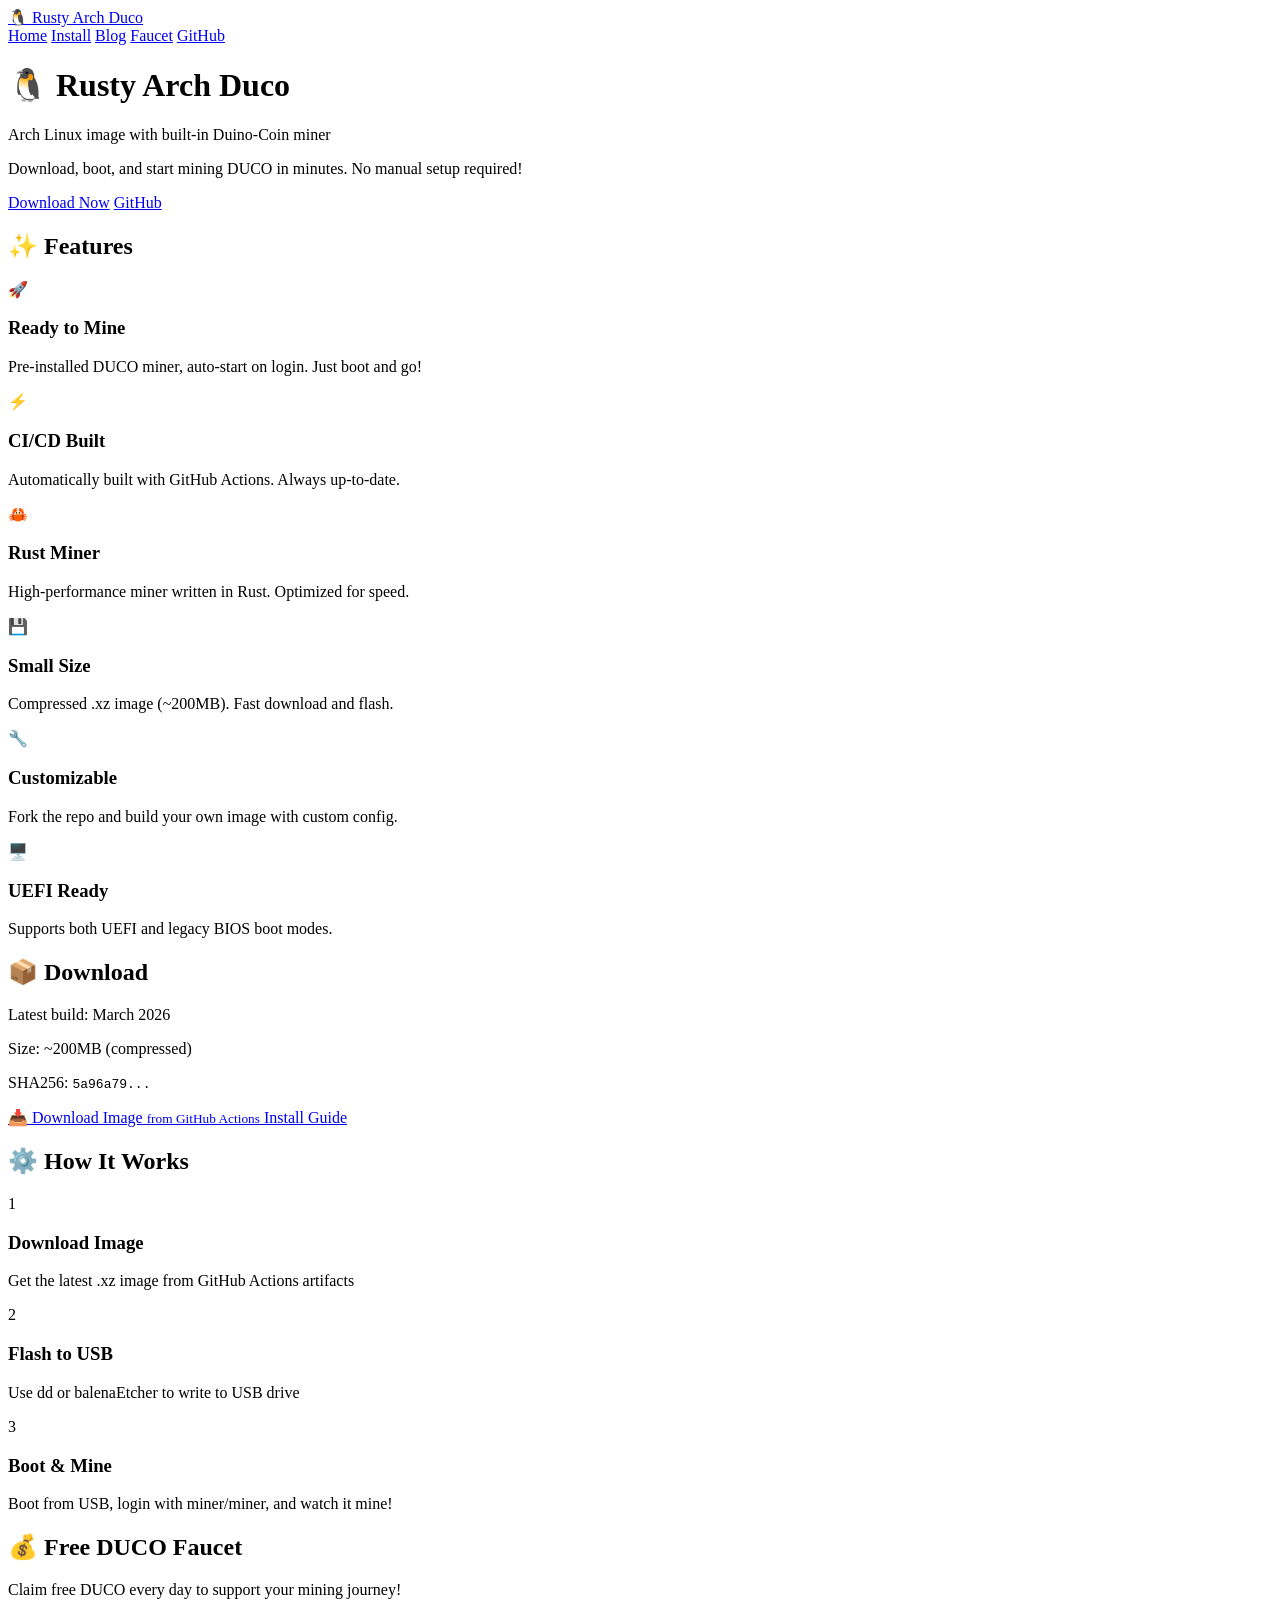
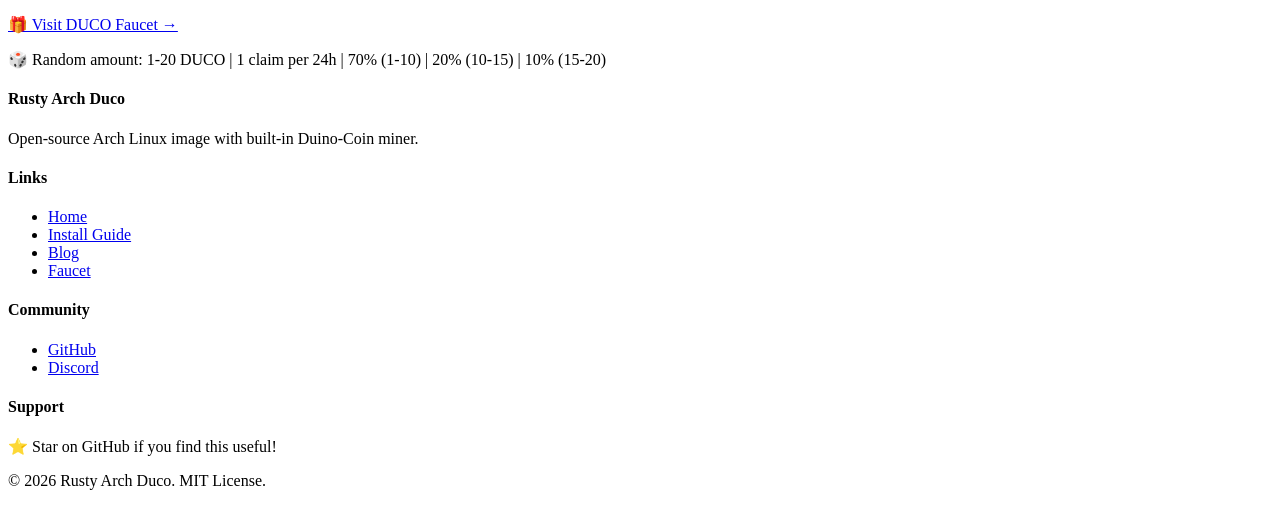
==== index.html @ 0ef067a4 "Create index.html" ====
<!DOCTYPE html>
<html lang="en">
<head>
    <meta charset="UTF-8">
    <meta name="viewport" content="width=device-width, initial-scale=1.0">
    <meta name="description" content="Rusty Arch Duco - Custom Arch Linux image with built-in Duino-Coin miner. Download and start mining DUCO in minutes!">
    <meta name="keywords" content="Arch Linux, Duino-Coin, DUCO, mining, Rust, cryptocurrency">
    <title>Rusty Arch Duco | Arch Linux + DUCO Miner</title>
    <link rel="stylesheet" href="css/style.css">
    <link rel="icon" type="image/x-icon" href="favicon.ico">
</head>
<body>
    <nav class="navbar">
        <div class="container">
            <div class="nav-brand">
                <a href="/">🐧 Rusty Arch Duco</a>
            </div>
            <div class="nav-links">
                <a href="/">Home</a>
                <a href="/docs/install.html">Install</a>
                <a href="/blog/">Blog</a>
                <a href="https://duco-faucet-wgha.onrender.com" target="_blank">Faucet</a>
                <a href="https://github.com/nam348tnh3gp/rusty-arch-duco" target="_blank">GitHub</a>
            </div>
        </div>
    </nav>

    <header class="hero">
        <div class="container">
            <h1>🐧 Rusty Arch Duco</h1>
            <p class="tagline">Arch Linux image with built-in Duino-Coin miner</p>
            <p class="description">Download, boot, and start mining DUCO in minutes. No manual setup required!</p>
            <div class="hero-buttons">
                <a href="#download" class="btn btn-primary">Download Now</a>
                <a href="https://github.com/nam348tnh3gp/rusty-arch-duco" class="btn btn-secondary">GitHub</a>
            </div>
        </div>
    </header>

    <section class="features">
        <div class="container">
            <h2>✨ Features</h2>
            <div class="feature-grid">
                <div class="feature-card">
                    <div class="feature-icon">🚀</div>
                    <h3>Ready to Mine</h3>
                    <p>Pre-installed DUCO miner, auto-start on login. Just boot and go!</p>
                </div>
                <div class="feature-card">
                    <div class="feature-icon">⚡</div>
                    <h3>CI/CD Built</h3>
                    <p>Automatically built with GitHub Actions. Always up-to-date.</p>
                </div>
                <div class="feature-card">
                    <div class="feature-icon">🦀</div>
                    <h3>Rust Miner</h3>
                    <p>High-performance miner written in Rust. Optimized for speed.</p>
                </div>
                <div class="feature-card">
                    <div class="feature-icon">💾</div>
                    <h3>Small Size</h3>
                    <p>Compressed .xz image (~200MB). Fast download and flash.</p>
                </div>
                <div class="feature-card">
                    <div class="feature-icon">🔧</div>
                    <h3>Customizable</h3>
                    <p>Fork the repo and build your own image with custom config.</p>
                </div>
                <div class="feature-card">
                    <div class="feature-icon">🖥️</div>
                    <h3>UEFI Ready</h3>
                    <p>Supports both UEFI and legacy BIOS boot modes.</p>
                </div>
            </div>
        </div>
    </section>

    <section id="download" class="download">
        <div class="container">
            <h2>📦 Download</h2>
            <div class="download-card">
                <div class="download-info">
                    <p class="version">Latest build: <span id="build-date">March 2026</span></p>
                    <p class="size">Size: ~200MB (compressed)</p>
                    <p class="checksum">SHA256: <code id="checksum">5a96a79...</code></p>
                </div>
                <div class="download-buttons">
                    <a href="https://github.com/nam348tnh3gp/rusty-arch-duco/actions" class="btn btn-download">
                        <span>📥 Download Image</span>
                        <small>from GitHub Actions</small>
                    </a>
                    <a href="/docs/install.html" class="btn btn-outline">Install Guide</a>
                </div>
            </div>
        </div>
    </section>

    <section class="how-it-works">
        <div class="container">
            <h2>⚙️ How It Works</h2>
            <div class="steps">
                <div class="step">
                    <div class="step-number">1</div>
                    <h3>Download Image</h3>
                    <p>Get the latest .xz image from GitHub Actions artifacts</p>
                </div>
                <div class="step">
                    <div class="step-number">2</div>
                    <h3>Flash to USB</h3>
                    <p>Use dd or balenaEtcher to write to USB drive</p>
                </div>
                <div class="step">
                    <div class="step-number">3</div>
                    <h3>Boot & Mine</h3>
                    <p>Boot from USB, login with miner/miner, and watch it mine!</p>
                </div>
            </div>
        </div>
    </section>

    <section class="faucet-redirect">
        <div class="container">
            <h2>💰 Free DUCO Faucet</h2>
            <p class="section-desc">Claim free DUCO every day to support your mining journey!</p>
            <div class="faucet-card">
                <a href="https://duco-faucet-wgha.onrender.com" class="btn btn-primary" target="_blank">
                    🎁 Visit DUCO Faucet →
                </a>
                <p class="faucet-info">🎲 Random amount: 1-20 DUCO | 1 claim per 24h | 70% (1-10) | 20% (10-15) | 10% (15-20)</p>
            </div>
        </div>
    </section>

    <footer class="footer">
        <div class="container">
            <div class="footer-grid">
                <div class="footer-section">
                    <h4>Rusty Arch Duco</h4>
                    <p>Open-source Arch Linux image with built-in Duino-Coin miner.</p>
                </div>
                <div class="footer-section">
                    <h4>Links</h4>
                    <ul>
                        <li><a href="/">Home</a></li>
                        <li><a href="/docs/install.html">Install Guide</a></li>
                        <li><a href="/blog/">Blog</a></li>
                        <li><a href="https://duco-faucet-wgha.onrender.com" target="_blank">Faucet</a></li>
                    </ul>
                </div>
                <div class="footer-section">
                    <h4>Community</h4>
                    <ul>
                        <li><a href="https://github.com/nam348tnh3gp/rusty-arch-duco" target="_blank">GitHub</a></li>
                        <li><a href="https://discord.gg/duinocoin" target="_blank">Discord</a></li>
                    </ul>
                </div>
                <div class="footer-section">
                    <h4>Support</h4>
                    <p>⭐ Star on GitHub if you find this useful!</p>
                </div>
            </div>
            <div class="footer-bottom">
                <p>© 2026 Rusty Arch Duco. MIT License.</p>
            </div>
        </div>
    </footer>

    <script src="js/main.js"></script>
</body>
</html>
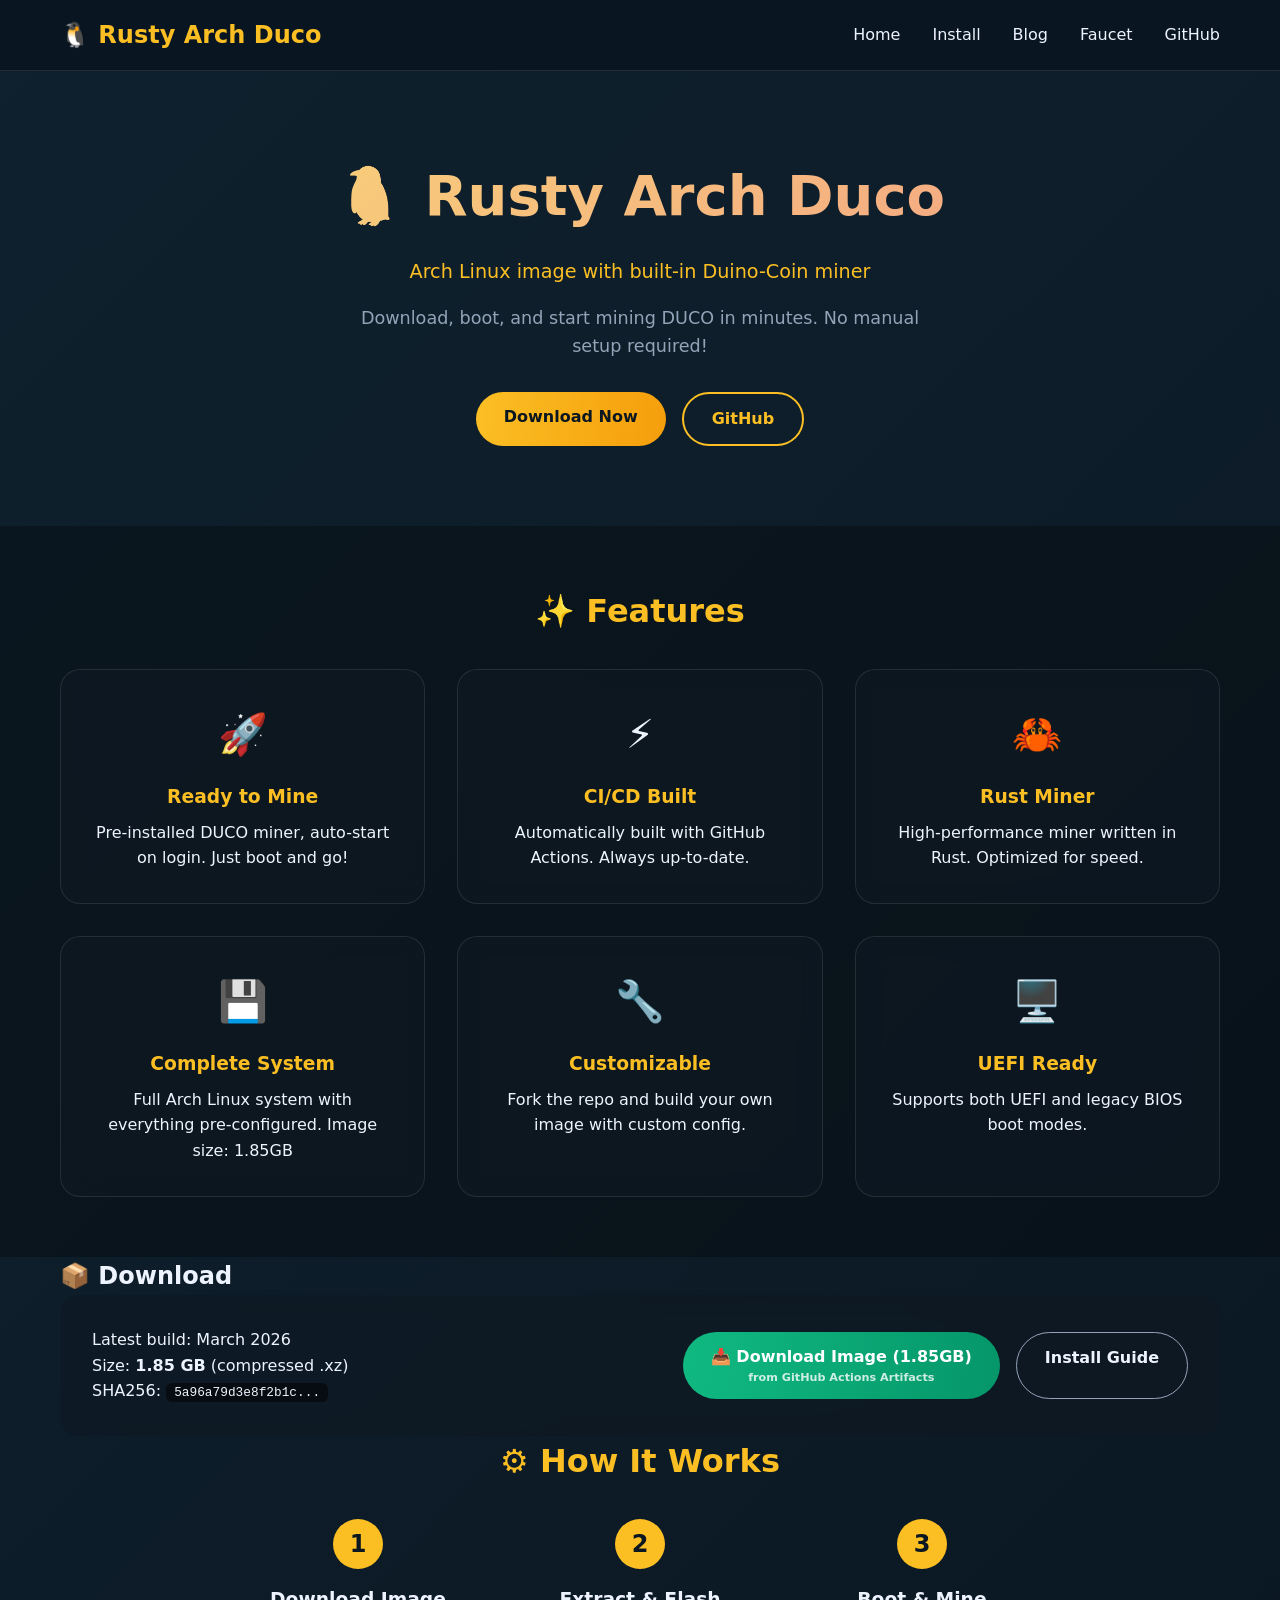
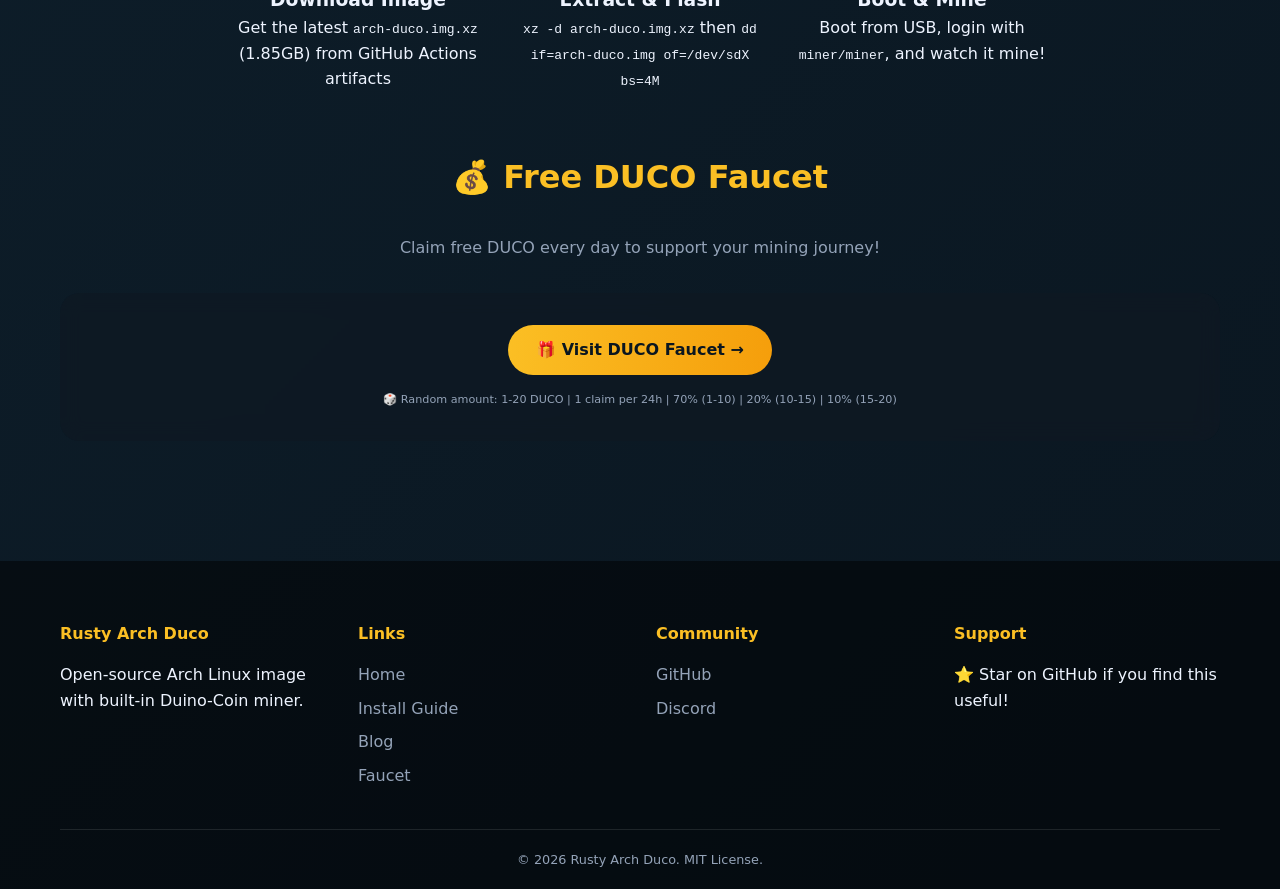
==== commit 5d8ea720: "Update index.html" ====
--- a/index.html
+++ b/index.html
@@ -58,8 +58,8 @@
                 </div>
                 <div class="feature-card">
                     <div class="feature-icon">💾</div>
-                    <h3>Small Size</h3>
-                    <p>Compressed .xz image (~200MB). Fast download and flash.</p>
+                    <h3>Complete System</h3>
+                    <p>Full Arch Linux system with everything pre-configured. Image size: 1.85GB</p>
                 </div>
                 <div class="feature-card">
                     <div class="feature-icon">🔧</div>
@@ -81,13 +81,13 @@
             <div class="download-card">
                 <div class="download-info">
                     <p class="version">Latest build: <span id="build-date">March 2026</span></p>
-                    <p class="size">Size: ~200MB (compressed)</p>
-                    <p class="checksum">SHA256: <code id="checksum">5a96a79...</code></p>
+                    <p class="size">Size: <strong>1.85 GB</strong> (compressed .xz)</p>
+                    <p class="checksum">SHA256: <code id="checksum">5a96a79d3e8f2b1c...</code></p>
                 </div>
                 <div class="download-buttons">
-                    <a href="https://github.com/nam348tnh3gp/rusty-arch-duco/actions" class="btn btn-download">
-                        <span>📥 Download Image</span>
-                        <small>from GitHub Actions</small>
+                    <a href="https://github.com/nam348tnh3gp/rusty-arch-duco/actions/workflows/build.yml" class="btn btn-download">
+                        <span>📥 Download Image (1.85GB)</span>
+                        <small>from GitHub Actions Artifacts</small>
                     </a>
                     <a href="/docs/install.html" class="btn btn-outline">Install Guide</a>
                 </div>
@@ -102,17 +102,17 @@
                 <div class="step">
                     <div class="step-number">1</div>
                     <h3>Download Image</h3>
-                    <p>Get the latest .xz image from GitHub Actions artifacts</p>
+                    <p>Get the latest <code>arch-duco.img.xz</code> (1.85GB) from GitHub Actions artifacts</p>
                 </div>
                 <div class="step">
                     <div class="step-number">2</div>
-                    <h3>Flash to USB</h3>
-                    <p>Use dd or balenaEtcher to write to USB drive</p>
+                    <h3>Extract & Flash</h3>
+                    <p><code>xz -d arch-duco.img.xz</code> then <code>dd if=arch-duco.img of=/dev/sdX bs=4M</code></p>
                 </div>
                 <div class="step">
                     <div class="step-number">3</div>
                     <h3>Boot & Mine</h3>
-                    <p>Boot from USB, login with miner/miner, and watch it mine!</p>
+                    <p>Boot from USB, login with <code>miner/miner</code>, and watch it mine!</p>
                 </div>
             </div>
         </div>
--- a/css/style.css
+++ b/css/style.css
@@ -0,0 +1,351 @@
+* {
+    margin: 0;
+    padding: 0;
+    box-sizing: border-box;
+}
+
+:root {
+    --primary: #0f212e;
+    --primary-dark: #0a1620;
+    --accent: #fbbf24;
+    --accent-dark: #f59e0b;
+    --success: #10b981;
+    --text-light: #eef4ff;
+    --text-gray: #94a3b8;
+    --bg-card: rgba(15, 25, 35, 0.7);
+}
+
+body {
+    font-family: -apple-system, 'Segoe UI', system-ui, sans-serif;
+    background: linear-gradient(135deg, var(--primary) 0%, var(--primary-dark) 100%);
+    color: var(--text-light);
+    line-height: 1.6;
+}
+
+.container {
+    max-width: 1200px;
+    margin: 0 auto;
+    padding: 0 20px;
+}
+
+/* Navbar */
+.navbar {
+    background: rgba(10, 22, 32, 0.95);
+    backdrop-filter: blur(10px);
+    position: sticky;
+    top: 0;
+    z-index: 100;
+    border-bottom: 1px solid rgba(255, 255, 255, 0.1);
+    padding: 1rem 0;
+}
+
+.navbar .container {
+    display: flex;
+    justify-content: space-between;
+    align-items: center;
+    flex-wrap: wrap;
+    gap: 1rem;
+}
+
+.nav-brand a {
+    font-size: 1.5rem;
+    font-weight: bold;
+    color: var(--accent);
+    text-decoration: none;
+}
+
+.nav-links {
+    display: flex;
+    gap: 2rem;
+    flex-wrap: wrap;
+}
+
+.nav-links a {
+    color: var(--text-light);
+    text-decoration: none;
+    transition: color 0.3s;
+}
+
+.nav-links a:hover {
+    color: var(--accent);
+}
+
+/* Hero */
+.hero {
+    text-align: center;
+    padding: 80px 0;
+}
+
+.hero h1 {
+    font-size: 3.5rem;
+    margin-bottom: 1rem;
+    background: linear-gradient(135deg, #f9d976, #f39f86);
+    -webkit-background-clip: text;
+    background-clip: text;
+    color: transparent;
+}
+
+.tagline {
+    font-size: 1.2rem;
+    color: var(--accent);
+    margin-bottom: 1rem;
+}
+
+.description {
+    font-size: 1.1rem;
+    color: var(--text-gray);
+    max-width: 600px;
+    margin: 0 auto 2rem;
+}
+
+/* Buttons */
+.btn {
+    display: inline-block;
+    padding: 12px 28px;
+    border-radius: 40px;
+    text-decoration: none;
+    font-weight: 600;
+    transition: all 0.3s;
+    cursor: pointer;
+    border: none;
+    font-size: 1rem;
+}
+
+.btn-primary {
+    background: linear-gradient(95deg, var(--accent), var(--accent-dark));
+    color: var(--primary-dark);
+}
+
+.btn-primary:hover {
+    transform: scale(1.02);
+}
+
+.btn-secondary {
+    background: transparent;
+    border: 2px solid var(--accent);
+    color: var(--accent);
+}
+
+.btn-secondary:hover {
+    background: var(--accent);
+    color: var(--primary-dark);
+}
+
+.btn-outline {
+    background: transparent;
+    border: 1px solid var(--text-gray);
+    color: var(--text-light);
+}
+
+.btn-outline:hover {
+    border-color: var(--accent);
+    color: var(--accent);
+}
+
+.btn-download {
+    background: linear-gradient(95deg, var(--success), #059669);
+    color: white;
+    text-align: center;
+}
+
+.btn-download small {
+    display: block;
+    font-size: 0.7rem;
+    opacity: 0.8;
+}
+
+.hero-buttons {
+    display: flex;
+    gap: 1rem;
+    justify-content: center;
+    flex-wrap: wrap;
+}
+
+/* AdSense Banner */
+.adsense-banner {
+    background: rgba(0, 0, 0, 0.3);
+    padding: 20px 0;
+    text-align: center;
+    margin-bottom: 20px;
+}
+
+/* Features */
+.features {
+    padding: 60px 0;
+    background: rgba(0, 0, 0, 0.3);
+}
+
+.features h2, .how-it-works h2, .faucet-redirect h2 {
+    text-align: center;
+    margin-bottom: 2rem;
+    font-size: 2rem;
+    color: var(--accent);
+}
+
+.feature-grid {
+    display: grid;
+    grid-template-columns: repeat(auto-fit, minmax(280px, 1fr));
+    gap: 2rem;
+}
+
+.feature-card {
+    background: var(--bg-card);
+    backdrop-filter: blur(10px);
+    padding: 2rem;
+    border-radius: 20px;
+    text-align: center;
+    border: 1px solid rgba(255, 255, 255, 0.1);
+    transition: transform 0.3s;
+}
+
+.feature-card:hover {
+    transform: translateY(-5px);
+}
+
+.feature-icon {
+    font-size: 2.5rem;
+    margin-bottom: 1rem;
+}
+
+.feature-card h3 {
+    margin-bottom: 0.5rem;
+    color: var(--accent);
+}
+
+/* Steps */
+.steps {
+    display: flex;
+    justify-content: center;
+    gap: 2rem;
+    flex-wrap: wrap;
+}
+
+.step {
+    text-align: center;
+    max-width: 250px;
+}
+
+.step-number {
+    width: 50px;
+    height: 50px;
+    background: var(--accent);
+    color: var(--primary-dark);
+    border-radius: 50%;
+    display: flex;
+    align-items: center;
+    justify-content: center;
+    font-size: 1.5rem;
+    font-weight: bold;
+    margin: 0 auto 1rem;
+}
+
+/* Download Card */
+.download-card {
+    background: var(--bg-card);
+    backdrop-filter: blur(10px);
+    border-radius: 20px;
+    padding: 2rem;
+    display: flex;
+    justify-content: space-between;
+    align-items: center;
+    flex-wrap: wrap;
+    gap: 2rem;
+}
+
+.download-info code {
+    background: rgba(0, 0, 0, 0.5);
+    padding: 2px 8px;
+    border-radius: 6px;
+    font-size: 0.8rem;
+}
+
+.download-buttons {
+    display: flex;
+    gap: 1rem;
+    flex-wrap: wrap;
+}
+
+/* Faucet Redirect */
+.faucet-redirect {
+    padding: 60px 0;
+}
+
+.faucet-card {
+    background: var(--bg-card);
+    backdrop-filter: blur(10px);
+    border-radius: 20px;
+    padding: 2rem;
+    text-align: center;
+}
+
+.section-desc {
+    text-align: center;
+    margin-bottom: 2rem;
+    color: var(--text-gray);
+}
+
+.faucet-info {
+    font-size: 0.7rem;
+    color: var(--text-gray);
+    margin-top: 1rem;
+}
+
+/* Footer */
+.footer {
+    background: rgba(0, 0, 0, 0.5);
+    padding: 60px 0 20px;
+    margin-top: 60px;
+}
+
+.footer-grid {
+    display: grid;
+    grid-template-columns: repeat(auto-fit, minmax(200px, 1fr));
+    gap: 2rem;
+    margin-bottom: 2rem;
+}
+
+.footer-section h4 {
+    margin-bottom: 1rem;
+    color: var(--accent);
+}
+
+.footer-section ul {
+    list-style: none;
+}
+
+.footer-section ul li {
+    margin-bottom: 0.5rem;
+}
+
+.footer-section a {
+    color: var(--text-gray);
+    text-decoration: none;
+}
+
+.footer-section a:hover {
+    color: var(--accent);
+}
+
+.footer-bottom {
+    text-align: center;
+    padding-top: 20px;
+    border-top: 1px solid rgba(255, 255, 255, 0.1);
+    font-size: 0.8rem;
+    color: var(--text-gray);
+}
+
+/* Responsive */
+@media (max-width: 768px) {
+    .hero h1 {
+        font-size: 2rem;
+    }
+    
+    .download-card {
+        flex-direction: column;
+        text-align: center;
+    }
+    
+    .nav-links {
+        justify-content: center;
+    }
+}
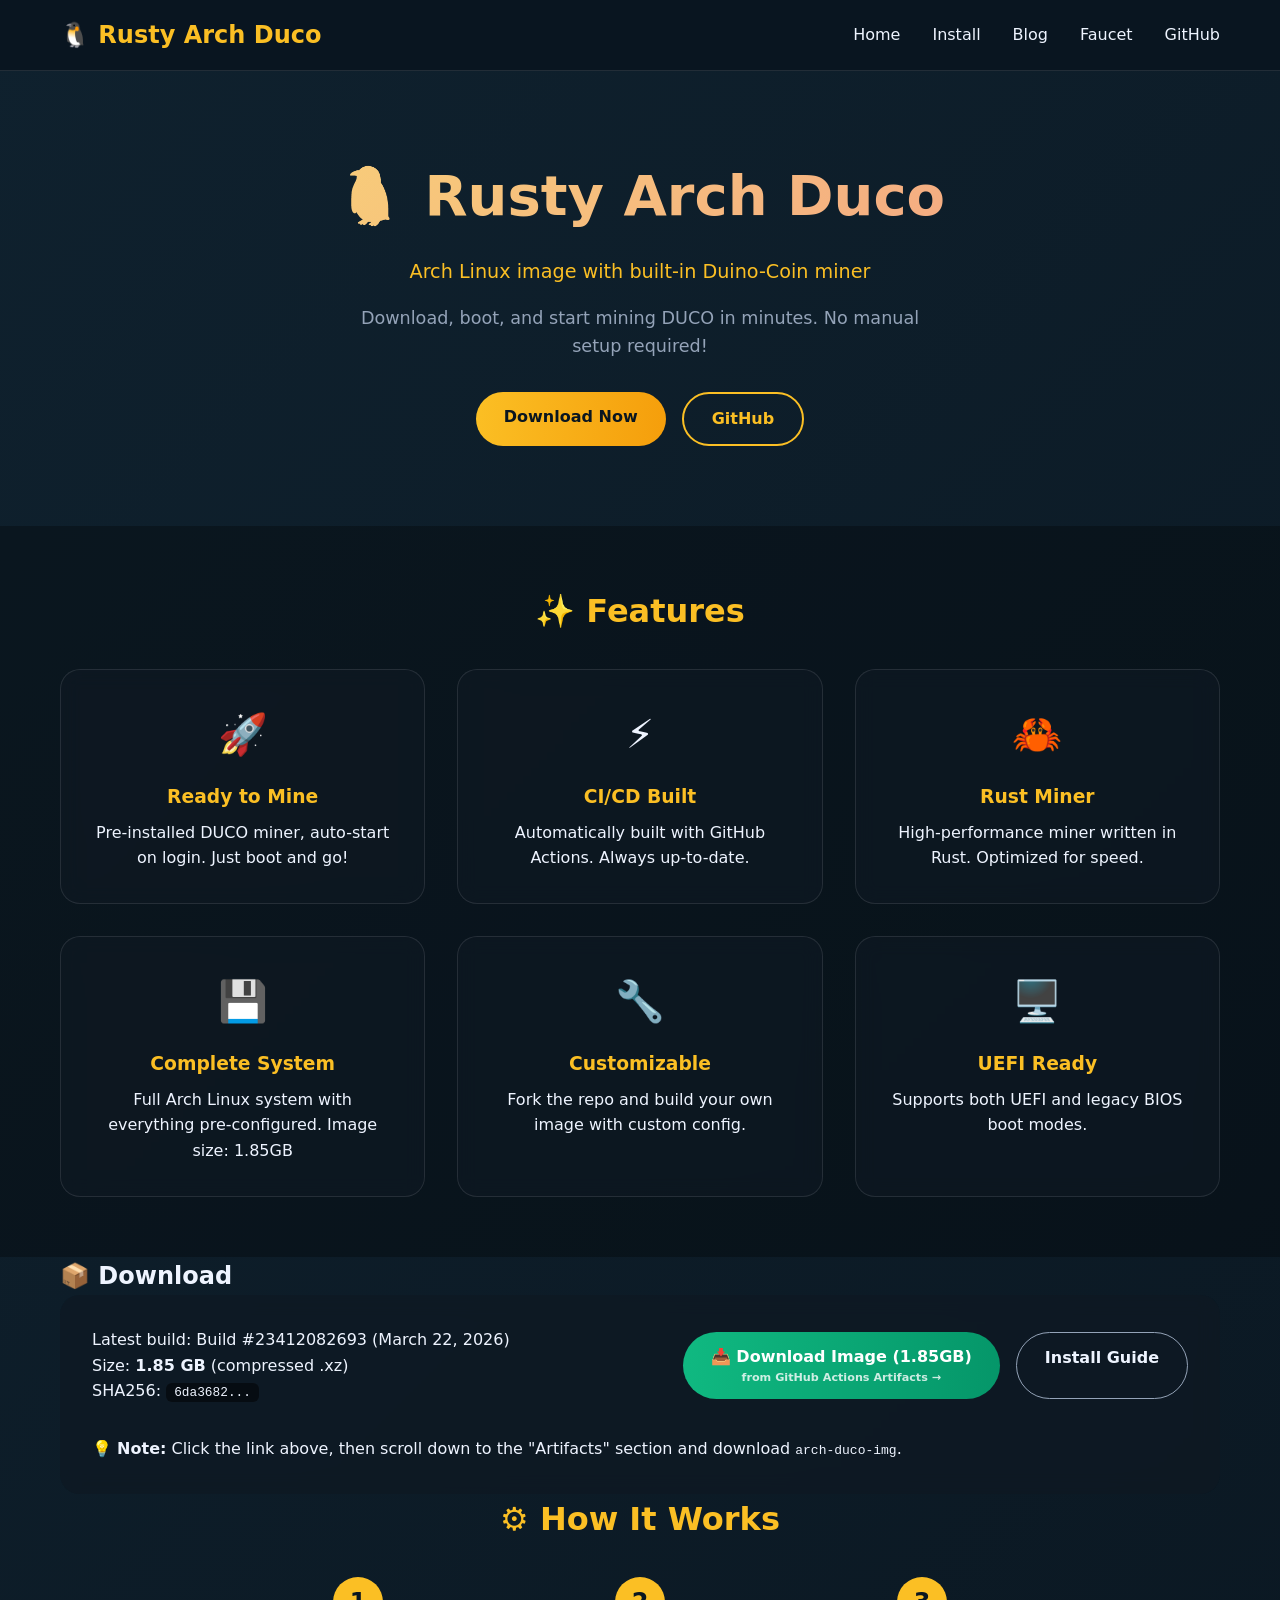
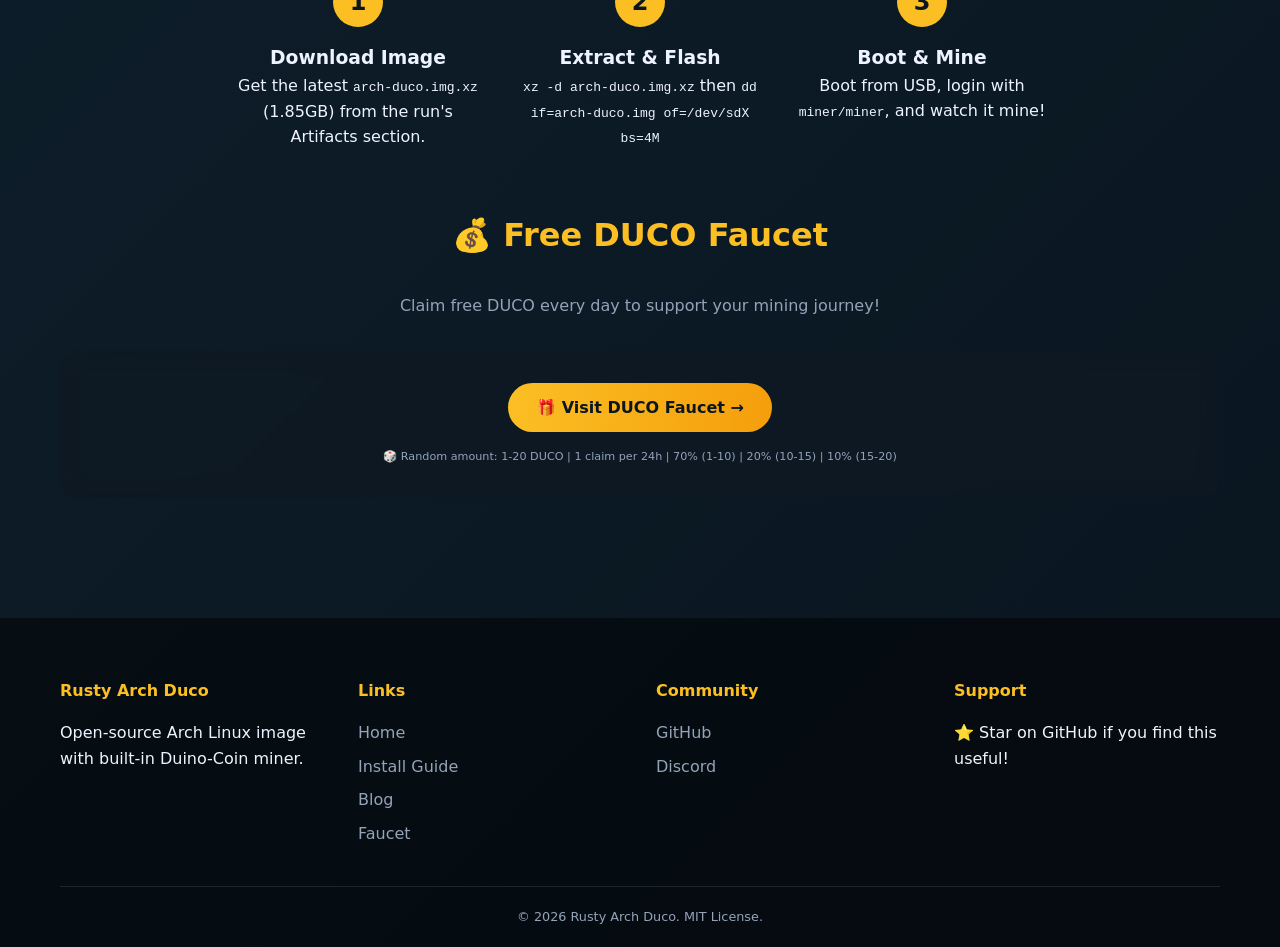
==== commit c2b68c39: "Update index.html" ====
--- a/index.html
+++ b/index.html
@@ -13,12 +13,12 @@
     <nav class="navbar">
         <div class="container">
             <div class="nav-brand">
-                <a href="/">🐧 Rusty Arch Duco</a>
+                <a href="/rusty-arch-duco/">🐧 Rusty Arch Duco</a>
             </div>
             <div class="nav-links">
-                <a href="/">Home</a>
-                <a href="/docs/install.html">Install</a>
-                <a href="/blog/">Blog</a>
+                <a href="/rusty-arch-duco/">Home</a>
+                <a href="/rusty-arch-duco/docs/install.html">Install</a>
+                <a href="/rusty-arch-duco/blog/">Blog</a>
                 <a href="https://duco-faucet-wgha.onrender.com" target="_blank">Faucet</a>
                 <a href="https://github.com/nam348tnh3gp/rusty-arch-duco" target="_blank">GitHub</a>
             </div>
@@ -80,17 +80,18 @@
             <h2>📦 Download</h2>
             <div class="download-card">
                 <div class="download-info">
-                    <p class="version">Latest build: <span id="build-date">March 2026</span></p>
+                    <p class="version">Latest build: <span id="build-date">Build #23412082693 (March 22, 2026)</span></p>
                     <p class="size">Size: <strong>1.85 GB</strong> (compressed .xz)</p>
-                    <p class="checksum">SHA256: <code id="checksum">5a96a79d3e8f2b1c...</code></p>
+                    <p class="checksum">SHA256: <code id="checksum">6da3682...</code></p>
                 </div>
                 <div class="download-buttons">
-                    <a href="https://github.com/nam348tnh3gp/rusty-arch-duco/actions/workflows/build.yml" class="btn btn-download">
+                    <a href="https://github.com/nam348tnh3gp/rusty-arch-duco/actions/runs/23412082693" class="btn btn-download" target="_blank">
                         <span>📥 Download Image (1.85GB)</span>
-                        <small>from GitHub Actions Artifacts</small>
+                        <small>from GitHub Actions Artifacts →</small>
                     </a>
-                    <a href="/docs/install.html" class="btn btn-outline">Install Guide</a>
+                    <a href="/rusty-arch-duco/docs/install.html" class="btn btn-outline">Install Guide</a>
                 </div>
+                <p class="download-note">💡 <strong>Note:</strong> Click the link above, then scroll down to the "Artifacts" section and download <code>arch-duco-img</code>.</p>
             </div>
         </div>
     </section>
@@ -102,7 +103,7 @@
                 <div class="step">
                     <div class="step-number">1</div>
                     <h3>Download Image</h3>
-                    <p>Get the latest <code>arch-duco.img.xz</code> (1.85GB) from GitHub Actions artifacts</p>
+                    <p>Get the latest <code>arch-duco.img.xz</code> (1.85GB) from the run's Artifacts section.</p>
                 </div>
                 <div class="step">
                     <div class="step-number">2</div>
@@ -141,9 +142,9 @@
                 <div class="footer-section">
                     <h4>Links</h4>
                     <ul>
-                        <li><a href="/">Home</a></li>
-                        <li><a href="/docs/install.html">Install Guide</a></li>
-                        <li><a href="/blog/">Blog</a></li>
+                        <li><a href="/rusty-arch-duco/">Home</a></li>
+                        <li><a href="/rusty-arch-duco/docs/install.html">Install Guide</a></li>
+                        <li><a href="/rusty-arch-duco/blog/">Blog</a></li>
                         <li><a href="https://duco-faucet-wgha.onrender.com" target="_blank">Faucet</a></li>
                     </ul>
                 </div>
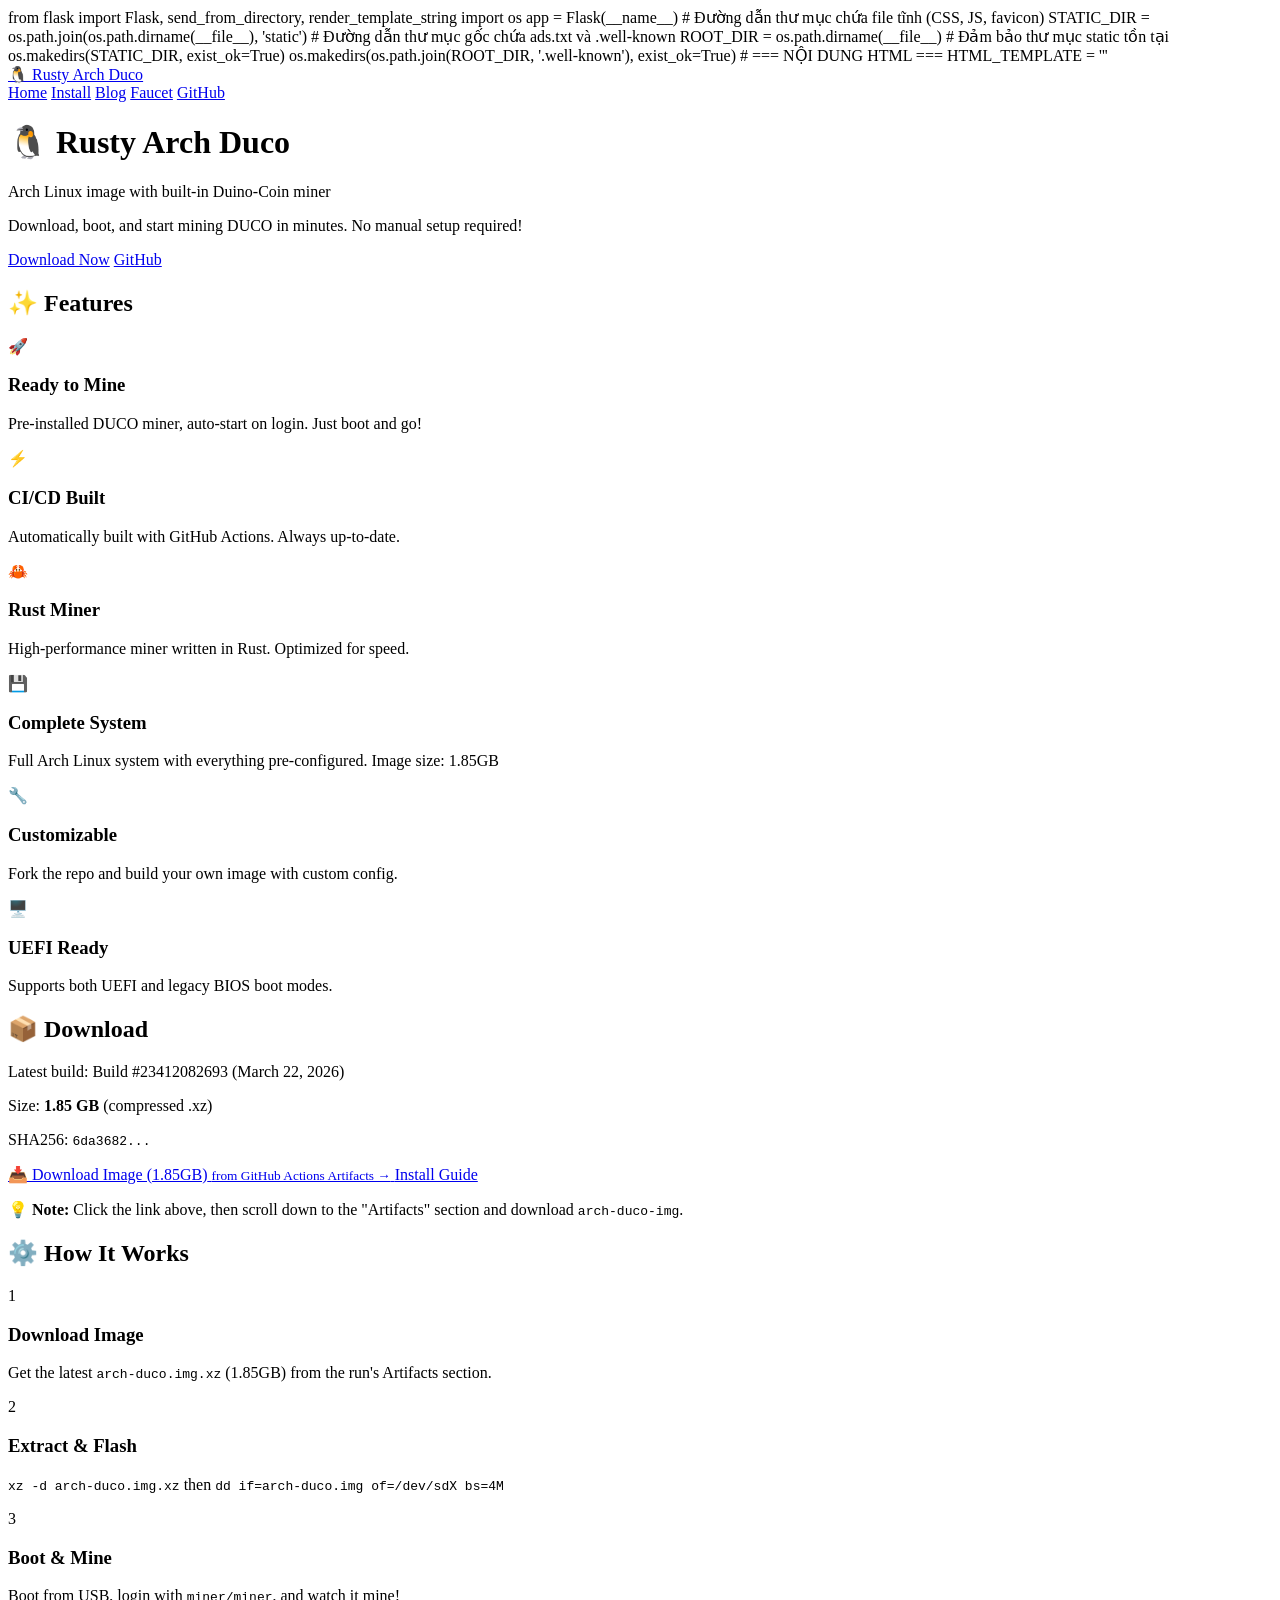
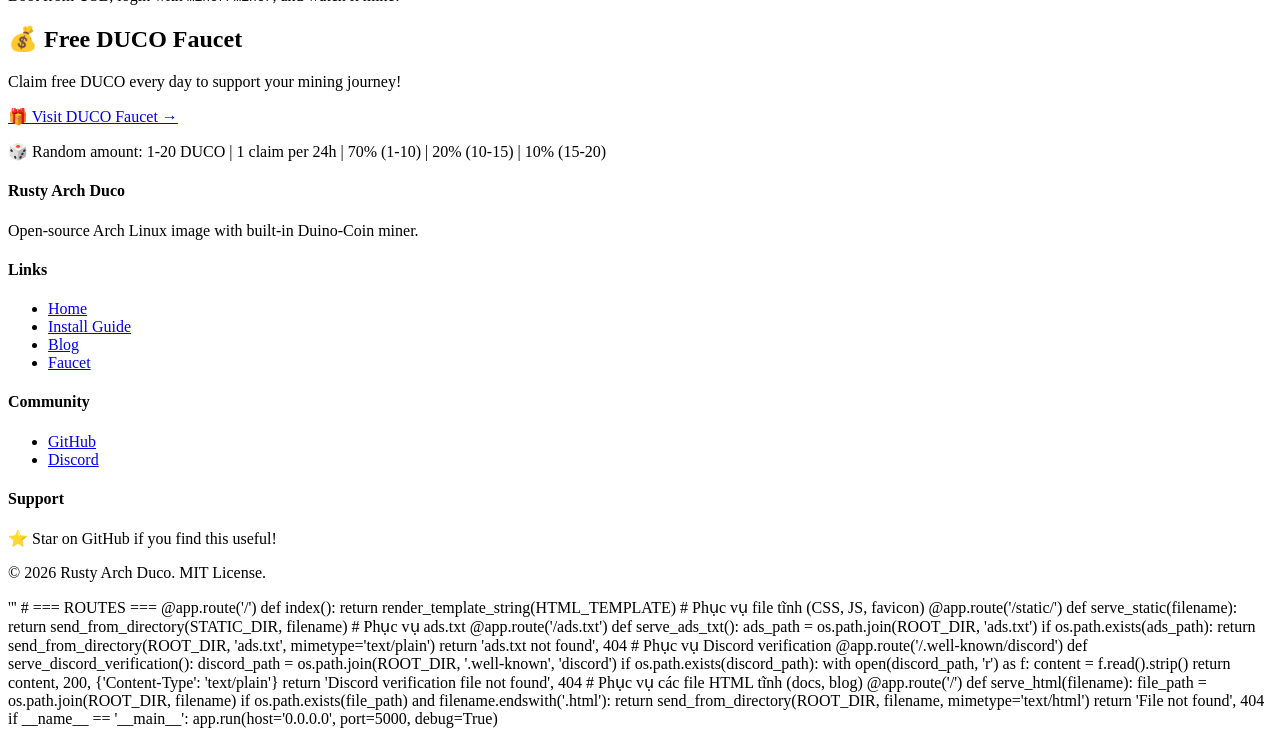
==== commit 5f21baeb: "Update index.html" ====
--- a/index.html
+++ b/index.html
@@ -1,4 +1,19 @@
-<!DOCTYPE html>
+from flask import Flask, send_from_directory, render_template_string
+import os
+
+app = Flask(__name__)
+
+# Đường dẫn thư mục chứa file tĩnh (CSS, JS, favicon)
+STATIC_DIR = os.path.join(os.path.dirname(__file__), 'static')
+# Đường dẫn thư mục gốc chứa ads.txt và .well-known
+ROOT_DIR = os.path.dirname(__file__)
+
+# Đảm bảo thư mục static tồn tại
+os.makedirs(STATIC_DIR, exist_ok=True)
+os.makedirs(os.path.join(ROOT_DIR, '.well-known'), exist_ok=True)
+
+# === NỘI DUNG HTML ===
+HTML_TEMPLATE = '''<!DOCTYPE html>
 <html lang="en">
 <head>
     <meta charset="UTF-8">
@@ -6,19 +21,19 @@
     <meta name="description" content="Rusty Arch Duco - Custom Arch Linux image with built-in Duino-Coin miner. Download and start mining DUCO in minutes!">
     <meta name="keywords" content="Arch Linux, Duino-Coin, DUCO, mining, Rust, cryptocurrency">
     <title>Rusty Arch Duco | Arch Linux + DUCO Miner</title>
-    <link rel="stylesheet" href="css/style.css">
-    <link rel="icon" type="image/x-icon" href="favicon.ico">
+    <link rel="stylesheet" href="/static/css/style.css">
+    <link rel="icon" type="image/x-icon" href="/static/favicon.ico">
 </head>
 <body>
     <nav class="navbar">
         <div class="container">
             <div class="nav-brand">
-                <a href="/rusty-arch-duco/">🐧 Rusty Arch Duco</a>
+                <a href="/">🐧 Rusty Arch Duco</a>
             </div>
             <div class="nav-links">
-                <a href="/rusty-arch-duco/">Home</a>
-                <a href="/rusty-arch-duco/docs/install.html">Install</a>
-                <a href="/rusty-arch-duco/blog/">Blog</a>
+                <a href="/">Home</a>
+                <a href="/docs/install.html">Install</a>
+                <a href="/blog/">Blog</a>
                 <a href="https://duco-faucet-wgha.onrender.com" target="_blank">Faucet</a>
                 <a href="https://github.com/nam348tnh3gp/rusty-arch-duco" target="_blank">GitHub</a>
             </div>
@@ -89,7 +104,7 @@
                         <span>📥 Download Image (1.85GB)</span>
                         <small>from GitHub Actions Artifacts →</small>
                     </a>
-                    <a href="/rusty-arch-duco/docs/install.html" class="btn btn-outline">Install Guide</a>
+                    <a href="/docs/install.html" class="btn btn-outline">Install Guide</a>
                 </div>
                 <p class="download-note">💡 <strong>Note:</strong> Click the link above, then scroll down to the "Artifacts" section and download <code>arch-duco-img</code>.</p>
             </div>
@@ -142,9 +157,9 @@
                 <div class="footer-section">
                     <h4>Links</h4>
                     <ul>
-                        <li><a href="/rusty-arch-duco/">Home</a></li>
-                        <li><a href="/rusty-arch-duco/docs/install.html">Install Guide</a></li>
-                        <li><a href="/rusty-arch-duco/blog/">Blog</a></li>
+                        <li><a href="/">Home</a></li>
+                        <li><a href="/docs/install.html">Install Guide</a></li>
+                        <li><a href="/blog/">Blog</a></li>
                         <li><a href="https://duco-faucet-wgha.onrender.com" target="_blank">Faucet</a></li>
                     </ul>
                 </div>
@@ -166,6 +181,47 @@
         </div>
     </footer>
 
-    <script src="js/main.js"></script>
+    <script src="/static/js/main.js"></script>
 </body>
-</html>
+</html>'''
+
+
+# === ROUTES ===
+@app.route('/')
+def index():
+    return render_template_string(HTML_TEMPLATE)
+
+# Phục vụ file tĩnh (CSS, JS, favicon)
+@app.route('/static/<path:filename>')
+def serve_static(filename):
+    return send_from_directory(STATIC_DIR, filename)
+
+# Phục vụ ads.txt
+@app.route('/ads.txt')
+def serve_ads_txt():
+    ads_path = os.path.join(ROOT_DIR, 'ads.txt')
+    if os.path.exists(ads_path):
+        return send_from_directory(ROOT_DIR, 'ads.txt', mimetype='text/plain')
+    return 'ads.txt not found', 404
+
+# Phục vụ Discord verification
+@app.route('/.well-known/discord')
+def serve_discord_verification():
+    discord_path = os.path.join(ROOT_DIR, '.well-known', 'discord')
+    if os.path.exists(discord_path):
+        with open(discord_path, 'r') as f:
+            content = f.read().strip()
+        return content, 200, {'Content-Type': 'text/plain'}
+    return 'Discord verification file not found', 404
+
+# Phục vụ các file HTML tĩnh (docs, blog)
+@app.route('/<path:filename>')
+def serve_html(filename):
+    file_path = os.path.join(ROOT_DIR, filename)
+    if os.path.exists(file_path) and filename.endswith('.html'):
+        return send_from_directory(ROOT_DIR, filename, mimetype='text/html')
+    return 'File not found', 404
+
+
+if __name__ == '__main__':
+    app.run(host='0.0.0.0', port=5000, debug=True)
